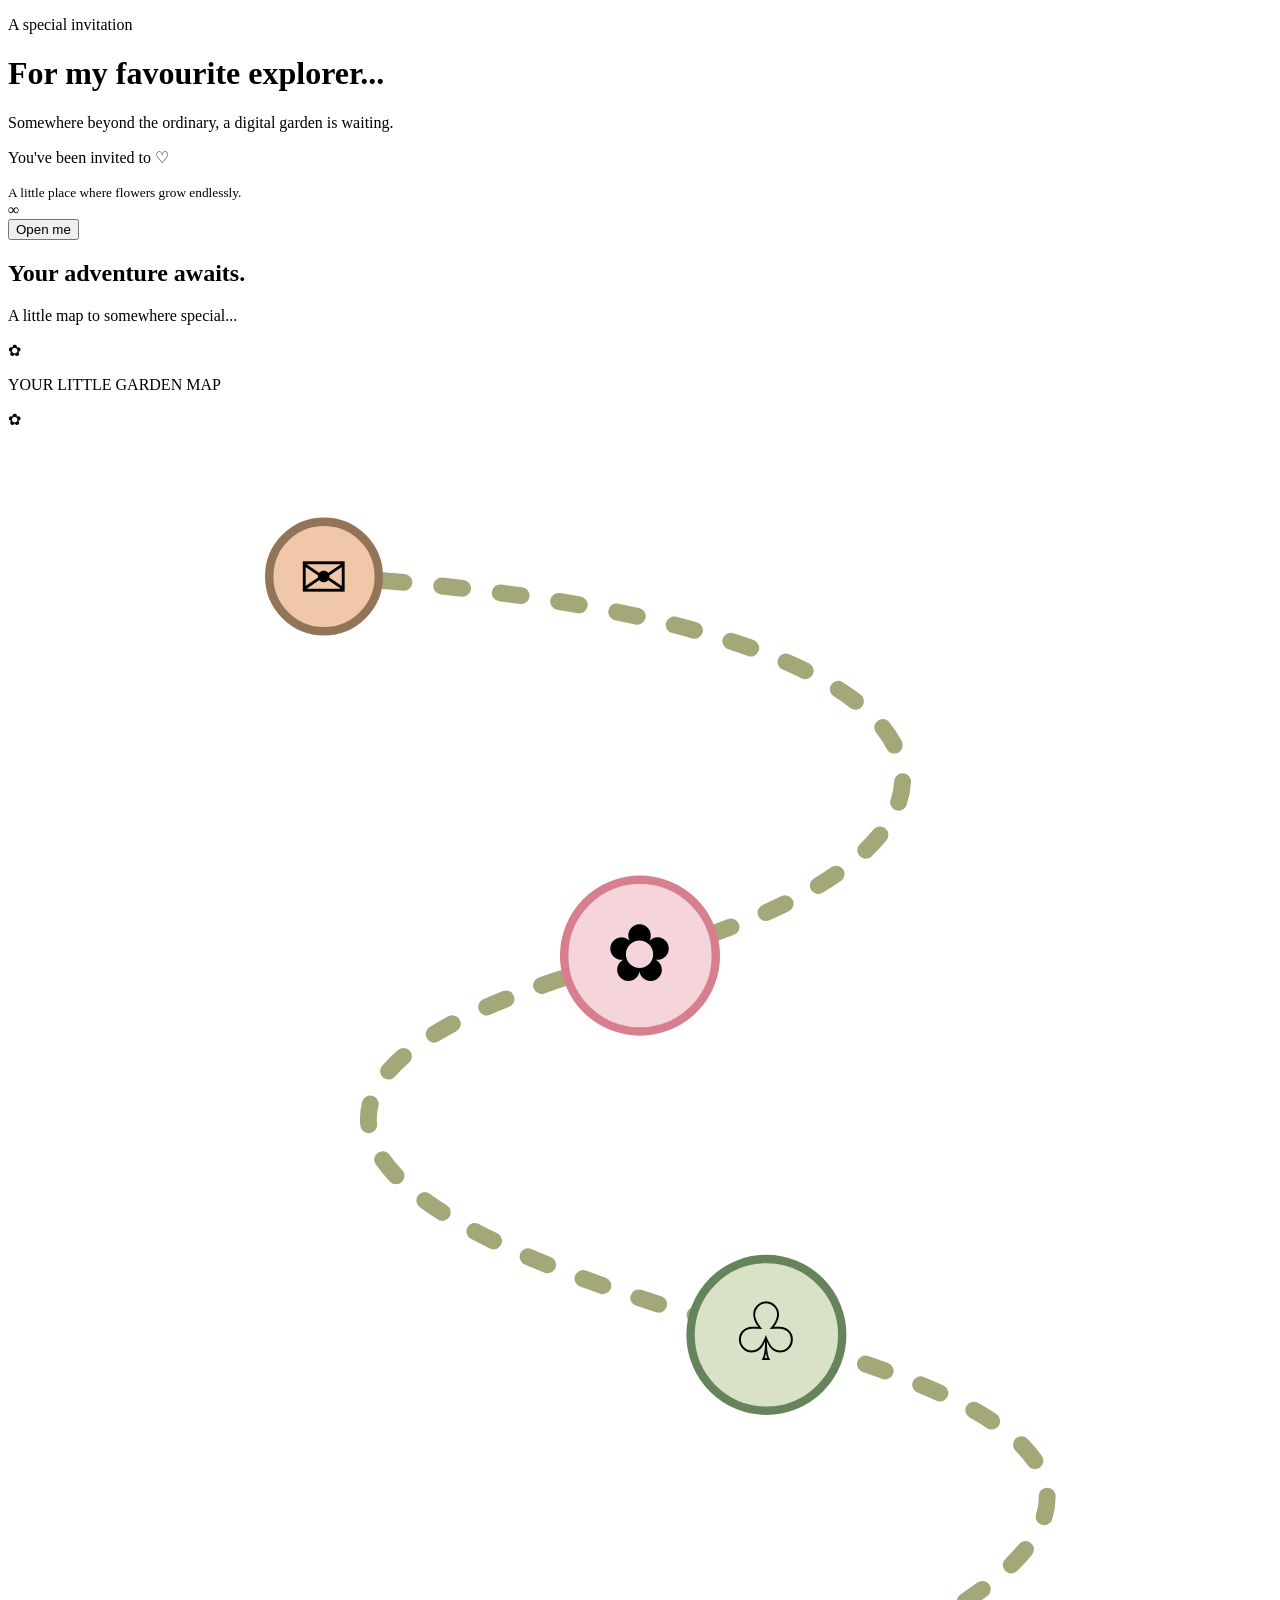
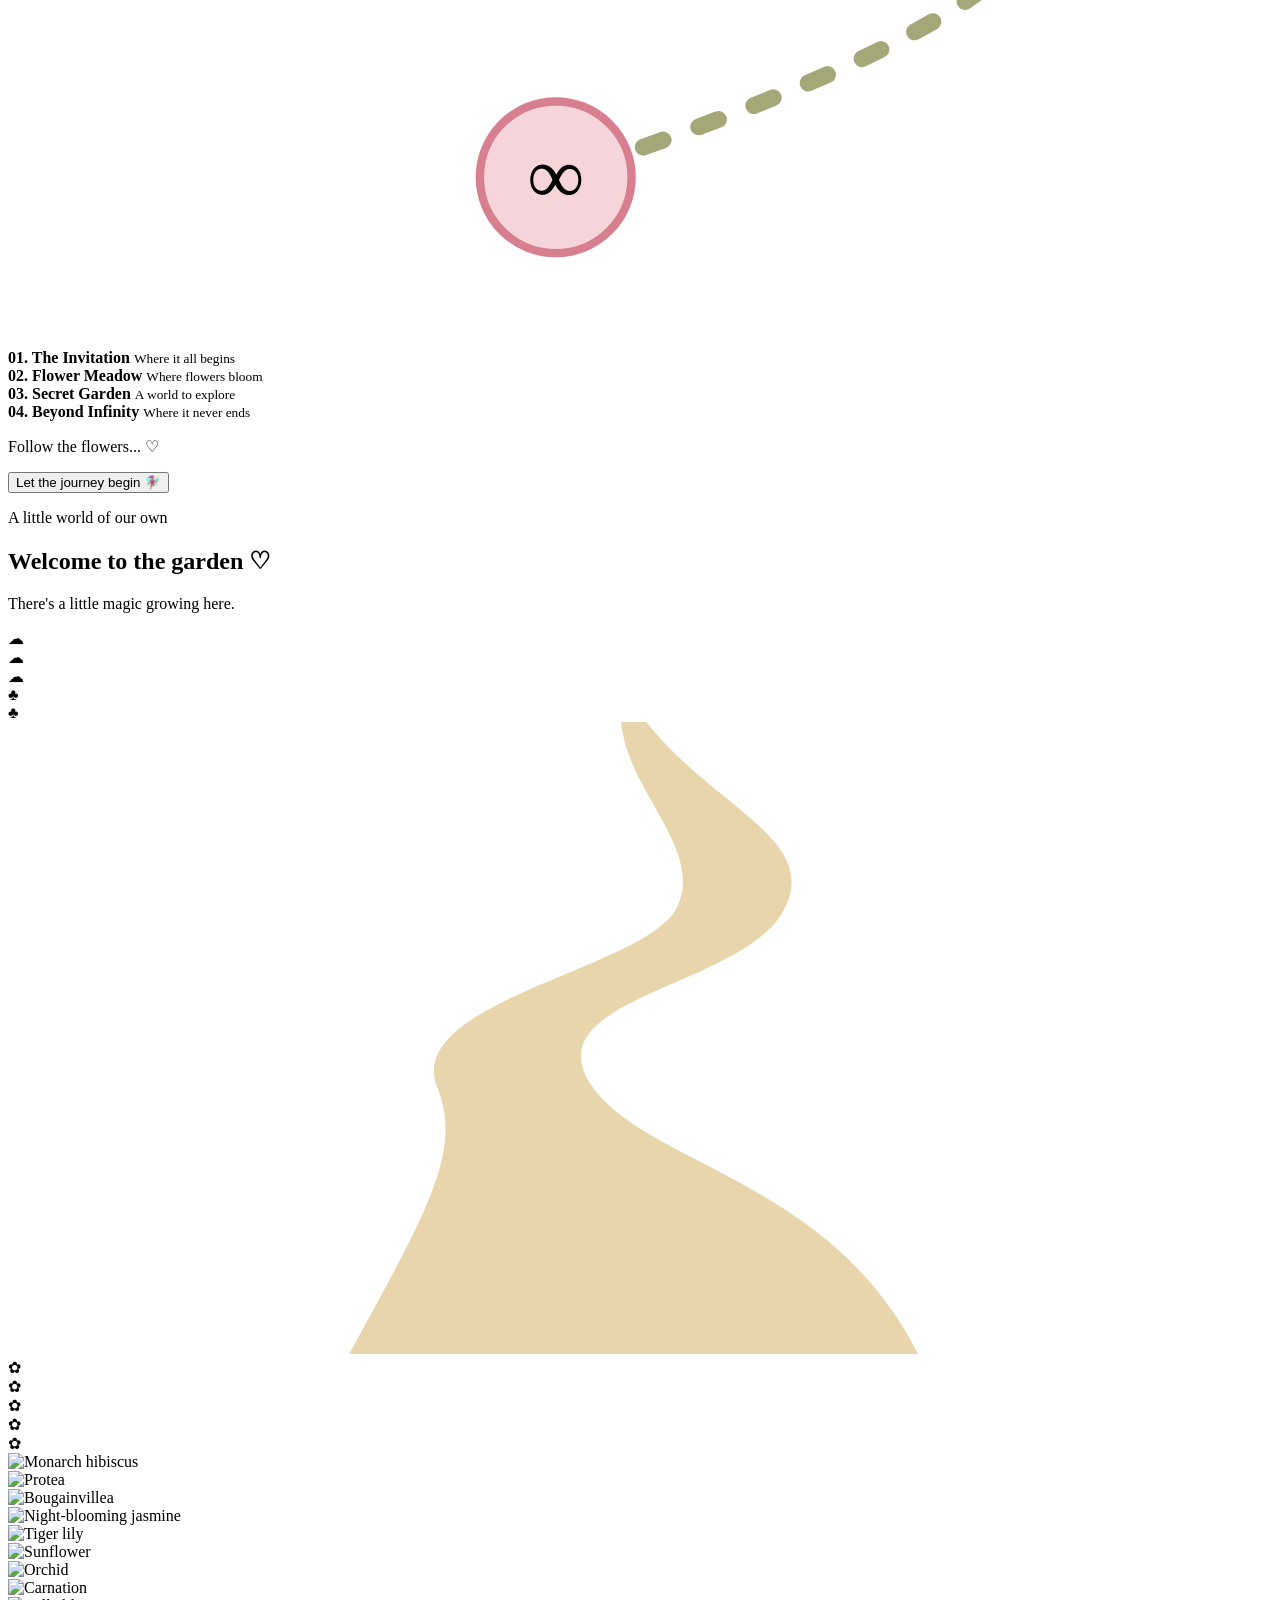
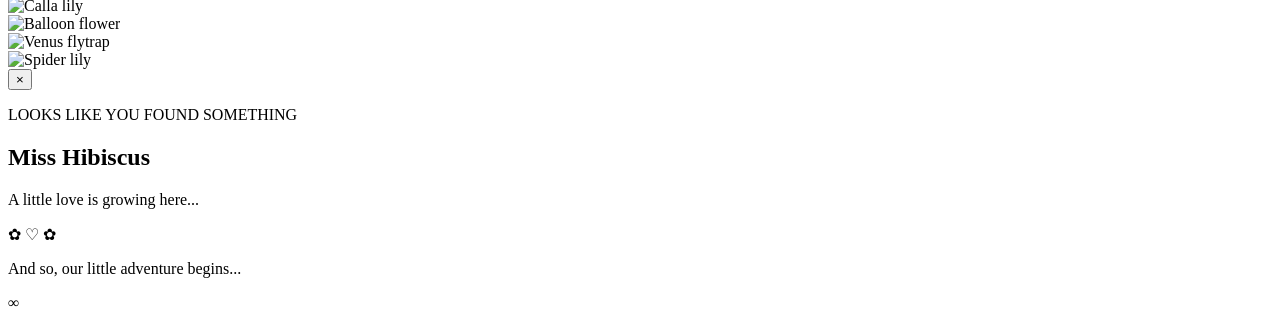
==== index.html @ 360bd47c "Add files via upload" ====
<!DOCTYPE html>
<html lang="en">

<head>
    <meta charset="UTF-8">
    <meta name="viewport" content="width=device-width, initial-scale=1.0">

    <title>Till Infinity And Beyond</title>

    <!-- Connect CSS file -->
    <link rel="stylesheet" href="css/style.css">
</head>

<body>

    <main class="invitation">

        <p class="subtitle">A special invitation</p>

        <h1>For my favourite explorer...</h1>

        <p class="description">
            Somewhere beyond the ordinary,
            a digital garden is waiting.
        </p>

        <!-- ENVELOPE -->

        <div
            class="envelope"
            id="envelope"
            role="button"
            tabindex="0"
            aria-label="Open your invitation"
            aria-expanded="false"
        >

            <div class="letter">
                <p>You've been invited to ♡</p>
                <small>
                    A little place where flowers grow endlessly.
                </small>
            </div>

            <div class="flap"></div>

            <div class="envelope-front"></div>

            <div class="seal">∞</div>

        </div>

        <button id="openButton">
            Open me
        </button>

        <!-- GARDEN MAP -->

        <section class="reveal" id="reveal" aria-hidden="true">

            <h2>Your adventure awaits.</h2>

            <p class="map-intro">
                A little map to somewhere special...
            </p>

            <div class="map">

                <div class="map-heading">
                    <span>✿</span>
                    <p>YOUR LITTLE GARDEN MAP</p>
                    <span>✿</span>
                </div>

                <svg
                    class="map-route"
                    viewBox="0 0 300 360"
                    xmlns="http://www.w3.org/2000/svg"
                    aria-hidden="true"
                >

                    <!-- Winding journey -->
                    <path
                        d="M75 35
                           C240 45, 245 100, 150 125
                           S65 185, 180 215
                           S250 280, 130 320"
                        fill="none"
                        stroke="#A4A879"
                        stroke-width="4"
                        stroke-dasharray="5 9"
                        stroke-linecap="round"
                    />

                    <!-- Starting point -->
                    <circle cx="75" cy="35" r="13"
                        fill="#F0C7A8"
                        stroke="#927458"
                        stroke-width="2"/>

                    <text x="75" y="40"
                        text-anchor="middle"
                        font-size="14">✉</text>

                    <!-- Flower meadow -->
                    <circle cx="150" cy="125" r="18"
                        fill="#F5D5D9"
                        stroke="#D77F8E"
                        stroke-width="2"/>

                    <text x="150" y="131"
                        text-anchor="middle"
                        font-size="19">✿</text>

                    <!-- Secret garden -->
                    <circle cx="180" cy="215" r="18"
                        fill="#D9E1C7"
                        stroke="#66845C"
                        stroke-width="2"/>

                    <text x="180" y="221"
                        text-anchor="middle"
                        font-size="19">♧</text>

                    <!-- Infinity destination -->
                    <circle cx="130" cy="320" r="18"
                        fill="#F5D5D9"
                        stroke="#D77F8E"
                        stroke-width="2"/>

                    <text x="130" y="326"
                        text-anchor="middle"
                        font-size="19">∞</text>

                </svg>

                <!-- Map labels -->

                <div class="map-label start-label">
                    <strong>01. The Invitation</strong>
                    <small>Where it all begins</small>
                </div>

                <div class="map-label flower-label">
                    <strong>02. Flower Meadow</strong>
                    <small>Where flowers bloom</small>
                </div>

                <div class="map-label garden-label">
                    <strong>03. Secret Garden</strong>
                    <small>A world to explore</small>
                </div>

                <div class="map-label infinity-label">
                    <strong>04. Beyond Infinity</strong>
                    <small>Where it never ends</small>
                </div>

            </div>

            <p class="map-footer">
                Follow the flowers... ♡
            </p>
            <button id ="enterGarden">
                Let the journey begin 🧚🏽‍♀️
            </button>

        </section>

<!-- ==================================
     THE GARDEN
================================== -->

<section class="garden" id="garden">


    <div class="landscape">

         <div class="garden-heading">
        <p class="subtitle">A little world of our own</p>
        <h2>Welcome to the garden ♡</h2>
        <p>There's a little magic growing here.</p>
    </div>

    

        <!-- SKY -->

        <div class="sky">

            <div class="sun"></div>

            <div class="cloud cloud-one">
                ☁
            </div>

            <div class="cloud cloud-two">
                ☁
            </div>

            <div class="cloud cloud-three">
                ☁
            </div>

        </div>

        <!-- BACKGROUND HILLS -->

        <div class="hill hill-back"></div>
        <div class="hill hill-middle"></div>
        <div class="hill hill-front"></div>

        <!-- TREES -->

        <div class="tree tree-left">♣</div>
        <div class="tree tree-right">♣</div>

        <!-- GARDEN PATH -->

       <svg class="garden-path"
     viewBox="0 0 1000 500"
     preserveAspectRatio="none"
     aria-hidden="true">

    <path
        d="M 505 0
           C 560 70, 650 95, 610 155
           C 570 210, 420 220, 460 285
           C 500 350, 650 360, 720 500

           L 270 500

           C 330 390, 360 340, 340 290
           C 310 220, 510 195, 530 145
           C 550 100, 490 55, 485 0
           Z"

        fill="#E9D5AC"
    />

      </svg>

        <!-- DECORATIVE FLOWERS -->

        <div class="meadow-flower flower-one">✿</div>
        <div class="meadow-flower flower-two">✿</div>
        <div class="meadow-flower flower-three">✿</div>
        <div class="meadow-flower flower-four">✿</div>
        <div class="meadow-flower flower-five">✿</div>


        <!-- MEADOW GRASS -->

<div class="grass grass-one"></div>
<div class="grass grass-two"></div>
<div class="grass grass-three"></div>
<div class="grass grass-four"></div>
<div class="grass grass-five"></div>
<div class="grass grass-six"></div>

<!-- BOTANICAL FLOWER COLLECTION -->

<div class="hibiscus garden-flower">
    <img src="assets/flowers/hibiscus-new.png" alt="Monarch hibiscus">
</div>

<div class="garden-flower protea">
    <img src="assets/flowers/protea.png" alt="Protea">
</div>

<div class="garden-flower bougainvillea">
    <img src="assets/flowers/bougainvillea.png" alt="Bougainvillea">
</div>

<div class="garden-flower jasmine">
    <img src="assets/flowers/jasmine.png" alt="Night-blooming jasmine">
</div>

<div class="garden-flower tiger-lily">
    <img src="assets/flowers/tiger-lily.png" alt="Tiger lily">
</div>

<div class="garden-flower sunflower">
    <img src="assets/flowers/sunflower.png" alt="Sunflower">
</div>

<div class="garden-flower orchid">
    <img src="assets/flowers/orchid.png" alt="Orchid">
</div>

<div class="garden-flower carnation">
    <img src="assets/flowers/carnation.png" alt="Carnation">
</div>

<div class="garden-flower calla-lily">
    <img src="assets/flowers/calla-lily.png" alt="Calla lily">
</div>

<div class="garden-flower balloon-flower">
    <img src="assets/flowers/balloon-flower.png" alt="Balloon flower">
</div>

<div class="garden-flower venus-flytrap">
    <img src="assets/flowers/venus-flytrap.png" alt="Venus flytrap">
</div>

<div class="garden-flower spider-lily">
    <img src="assets/flowers/spider-lily.png" alt="Spider lily">
</div>

<!-- FLOWER LOVE NOTE -->

<div class="flower-note" id="flowerNote" aria-hidden="true">

    <div class="note-card" role="dialog"
         aria-modal="true"
         aria-labelledby="noteTitle">

        <button class="close-note" id="closeNote"
                aria-label="Close flower note">×</button>

        <p class="note-label">LOOKS LIKE YOU FOUND SOMETHING</p>

        <h2 id="noteTitle">Miss Hibiscus</h2>

        <p id="noteMessage">
            A little love is growing here...
        </p>

        <span class="note-decoration">✿ ♡ ✿</span>

    </div>

</div>
    <div class="garden-footer">
        <p>And so, our little adventure begins...</p>
        <span>∞</span>
    </div>

</div>

</section>


    </main>

    <!-- Connect our JavaScript file -->
    <script src="js/script.js" defer></script>

</body>
</html>
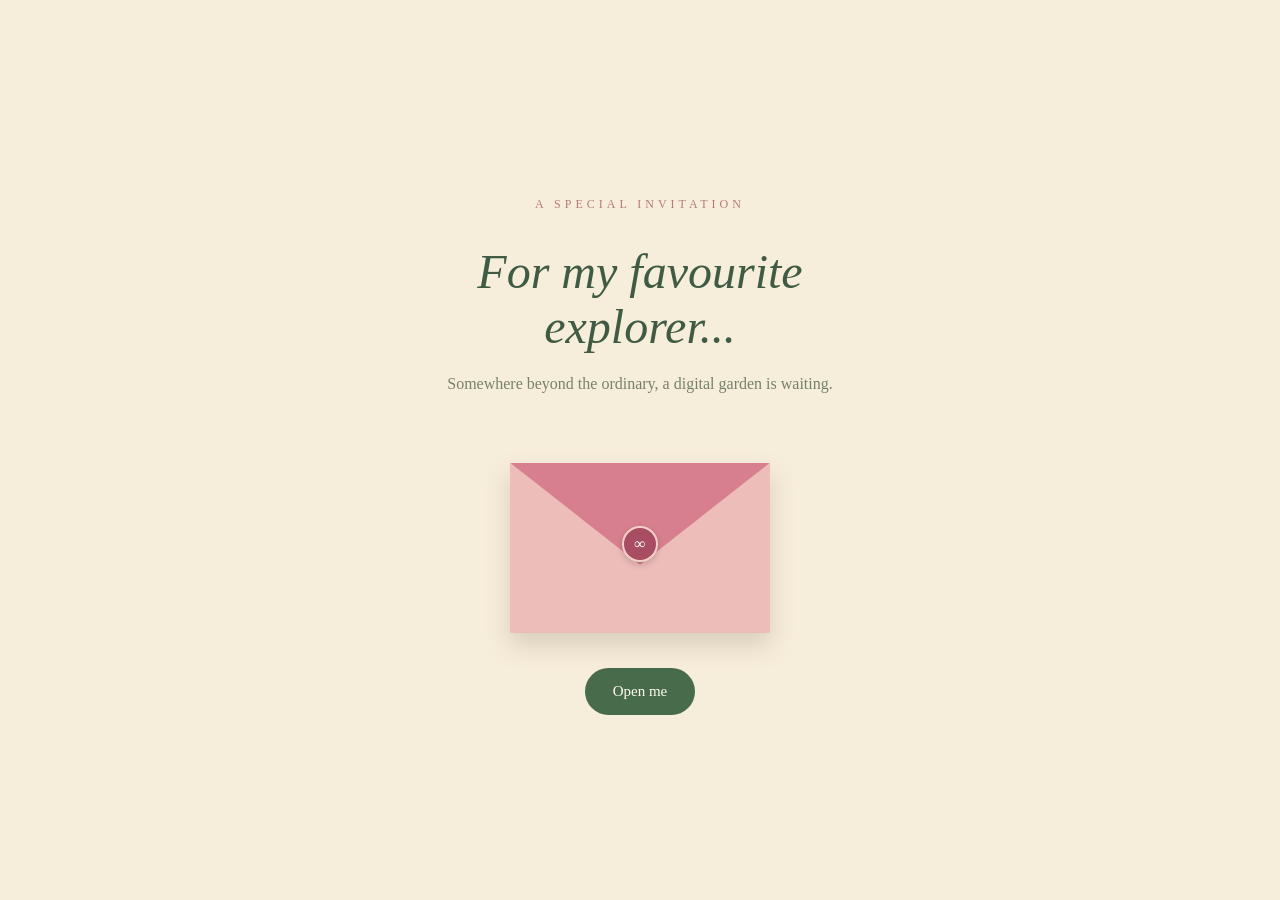
==== commit 768f1601: "Update index.html" ====
--- a/index.html
+++ b/index.html
@@ -9,7 +9,7 @@
     <title>Till Infinity And Beyond</title>
 
     <!-- Connect CSS file -->
-    <link rel="stylesheet" href="css/style.css">
+    <link rel="stylesheet" href="style.css">
 </head>
 
 <body>
--- a/style.css
+++ b/style.css
@@ -0,0 +1,1009 @@
+/* ==================================
+
+   1. GENERAL PAGE DESIGN
+
+================================== */
+
+* {
+
+    box-sizing: border-box;
+
+}
+
+body {
+
+    margin: 0;
+
+    min-height: 100vh;
+
+    padding: 35px 0;
+
+    background: #f6edda;
+
+    font-family: Georgia, serif;
+
+    color: #405b43;
+
+    display: flex;
+
+    justify-content: center;
+
+    align-items: center;
+
+    text-align: center;
+
+}
+
+.invitation {
+
+    width: min(90%, 500px);
+
+    margin: auto;
+
+    padding: 35px 20px;
+
+}
+
+.subtitle {
+
+    font-size: 12px;
+
+    letter-spacing: 4px;
+
+    text-transform: uppercase;
+
+    color: #b77c78;
+
+}
+
+h1 {
+
+    font-size: clamp(32px, 8vw, 48px);
+
+    font-weight: normal;
+
+    font-style: italic;
+
+    margin-bottom: 12px;
+
+}
+
+.description {
+
+    color: #77816a;
+
+    line-height: 1.7;
+
+}
+
+/* ==================================
+
+   2. ENVELOPE
+
+================================== */
+
+.envelope {
+
+    position: relative;
+
+    width: 260px;
+
+    height: 170px;
+
+    margin: 65px auto 35px;
+
+    background: #e8a8ae;
+
+    border-radius: 5px;
+
+    cursor: pointer;
+
+    perspective: 800px;
+
+/* New shadow */
+
+    filter: drop-shadow(0 12px 12px rgba(91, 59, 48, 0.18));
+
+    transition: transform 0.3s ease;
+
+}
+
+/* Small hover effect */
+
+.envelope:hover {
+
+    transform: translateY(-5px);
+
+}
+
+/* Letter inside */
+
+.letter {
+
+    position: absolute;
+
+    width: 85%;
+
+    height: 130px;
+
+    left: 7.5%;
+
+    top: 10px;
+
+    padding: 15px;
+
+    background: #fffaf0;
+
+    box-shadow: 0 3px 8px rgba(0, 0, 0, 0.08);
+
+    transition: transform 1.5s ease;
+
+    z-index: 1;
+
+}
+
+.letter p {
+
+    font-style: italic;
+
+    font-size: 17px;
+
+}
+
+/* Envelope flap */
+
+.flap {
+
+    position: absolute;
+
+    inset: 0;
+
+    background: #d77f8e;
+
+    clip-path: polygon(
+
+        0 0,
+
+        100% 0,
+
+        50% 60%
+
+    );
+
+    transform-origin: top;
+
+    transition: transform 1.5s ease;
+
+    z-index: 3;
+
+}
+
+/* Envelope front */
+
+.envelope-front {
+
+    position: absolute;
+
+    inset: 0;
+
+    background: #edbdba;
+
+    clip-path: polygon(
+
+        0 0,
+
+        50% 58%,
+
+        100% 0,
+
+        100% 100%,
+
+        0 100%
+
+    );
+
+    z-index: 2;
+
+}
+
+/* Wax seal */
+
+.seal {
+
+    position: absolute;
+
+    z-index: 4;
+
+    left: 50%;
+
+    top: 48%;
+
+    transform: translate(-50%, -50%);
+
+    width: 36px;
+
+    height: 36px;
+
+    background: #a94d63;
+
+    border: 2px solid #f4d0cb;
+
+    border-radius: 50%;
+
+    color: white;
+
+    display: grid;
+
+    place-items: center;
+
+    box-shadow: 0 3px 6px rgba(0, 0, 0, 0.16);
+
+    transition: opacity 0.4s;
+
+}
+
+/* ==================================
+
+   3. OPENING ANIMATION
+
+================================== */
+
+.envelope.open .flap {
+
+    transform: rotateX(180deg);
+
+}
+
+.envelope.open .letter {
+
+    transform: translateY(-100px);
+
+    z-index: 4;
+
+}
+
+.envelope.open .seal {
+
+    opacity: 0;
+
+}
+
+.envelope.open {
+
+    cursor: default;
+
+}
+
+/* ==================================
+
+   4. BUTTON
+
+================================== */
+
+button {
+
+    border: none;
+
+    background: #486b4c;
+
+    color: #fffaf0;
+
+    padding: 15px 28px;
+
+    border-radius: 30px;
+
+    font-family: inherit;
+
+    font-size: 15px;
+
+    cursor: pointer;
+
+    transition: transform 0.2s, background 0.2s;
+
+}
+
+button:hover {
+
+    background: #35563c;
+
+    transform: translateY(-3px);
+
+}
+
+button:disabled {
+
+    opacity: 0.7;
+
+    cursor: default;
+
+}
+
+/* ==================================
+
+   5. MAP REVEAL
+
+================================== */
+
+.reveal {
+
+    opacity: 0;
+
+    max-height: 0;
+
+    overflow: hidden;
+
+    transition:
+
+        opacity 1s ease,
+
+        max-height 1s ease;
+
+}
+
+.reveal.visible {
+
+    opacity: 1;
+
+    max-height: 650px;
+
+}
+
+.map-intro {
+
+    color: #77816a;
+
+    font-size: 14px;
+
+}
+
+.map {
+
+    position: relative;
+
+    width: 100%;
+
+    max-width: 340px;
+
+    height: 390px;
+
+    margin: 25px auto;
+
+    background: #eee3c8;
+
+    border: 2px solid #d2bd94;
+
+    border-radius: 12px;
+
+    box-shadow:
+
+        0 7px 18px rgba(91, 75, 49, 0.12),
+
+        inset 0 0 20px rgba(173, 148, 102, 0.12);
+
+    overflow: hidden;
+
+}
+
+.map-heading {
+
+    display: flex;
+
+    justify-content: center;
+
+    align-items: center;
+
+    gap: 10px;
+
+    color: #886b4c;
+
+    font-size: 10px;
+
+    letter-spacing: 2px;
+
+}
+
+.map-heading span {
+
+    color: #d77f8e;
+
+}
+
+.map-heading p {
+
+    font-weight: bold;
+
+}
+
+.map-route {
+
+    position: absolute;
+
+    width: 90%;
+
+    height: 340px;
+
+    top: 35px;
+
+    left: 5%;
+
+}
+
+/* Individual map labels */
+
+.map-label {
+
+    position: absolute;
+
+    display: flex;
+
+    flex-direction: column;
+
+    gap: 3px;
+
+    color: #5b6347;
+
+    font-size: 10px;
+
+    text-align: left;
+
+}
+
+.map-label strong {
+
+    font-size: 11px;
+
+}
+
+.map-label small {
+
+    font-size: 10px;
+
+    color: #8d856e;
+
+}
+
+.start-label {
+
+    top: 48px;
+
+    left: 58%;
+
+}
+
+.flower-label {
+
+    top: 133px;
+
+    left: 5%;
+
+}
+
+.garden-label {
+
+    top: 195px;
+
+    left:60%;
+
+}
+
+.infinity-label {
+
+    top: 329px;
+
+    left: 5%;
+
+}
+
+.map-footer {
+
+    color: #a16b78;
+
+    font-style: italic;
+
+}
+
+/* ==================================
+
+   7. GARDEN ENVIRONMENT
+
+================================== */
+
+.garden {
+
+    display: none;
+
+    width: 100%;
+
+    margin: 35px auto;
+
+}
+
+.garden-heading {
+
+    margin-bottom: 25px;
+
+}
+
+.garden-heading h2 {
+
+    font-size: 30px;
+
+    font-weight: normal;
+
+    font-style: italic;
+
+}
+
+.garden-heading p {
+
+  color: #77816a;
+
+}
+
+.garden-heading {
+
+    position: relative;
+
+    z-index: 10;
+
+    padding-top: 70px;
+
+}
+
+/* ==================================
+
+   8. LANDSCAPE
+
+================================== */
+
+.landscape {
+
+    position: relative;
+
+    width: 100%;
+
+    min-height: 100vh;
+
+    background-image: url("../assets/garden-background.png");
+
+    background-size: cover;
+
+    background-position: center;
+
+    background-repeat: no-repeat;
+
+    overflow: hidden;
+
+}
+
+/* ==================================
+
+   14. GARDEN FOOTER
+
+================================== */
+
+.garden-footer {
+
+    margin-top: 25px;
+
+    color: #77816a;
+
+    font-style: italic;
+
+}
+
+.garden-footer span {
+
+    font-size: 30px;
+
+    color: #b77c78;
+
+}
+
+/* ==================================
+
+   17. ENTERING THE GARDEN
+
+================================== */
+
+#enterGarden {
+
+    margin-bottom: 20px;
+
+}
+
+/* Hide the invitation and map after entering */
+
+.invitation.entered > :not(.garden) {
+
+    display: none;
+
+}
+
+.invitation.entered .garden {
+
+    display: block;
+
+}
+
+/* FULLSCREEN GARDEN LAYOUT */
+
+.invitation.entered {
+
+    width: 100%;
+
+    max-width: none;
+
+    margin: 0;
+
+    padding: 0;
+
+}
+
+.invitation.entered .garden {
+
+    width: 100%;
+
+    margin: 0;
+
+}
+
+/* FADE TRANSITION */
+
+body {
+
+    transition: opacity 0.7s ease-in-out;
+
+}
+
+body.fade-out {
+
+    opacity: 0;
+
+}
+
+/* ============================
+
+   BOTANICAL FLOWER COLLECTION
+
+============================ */
+
+.garden-flower {
+
+    position: absolute;
+
+    width: 150px;
+
+    height: auto;
+
+    transform: translateX(-50%);
+
+    transform-origin: bottom center;
+
+    z-index: 5;
+
+}
+
+.garden-flower img {
+
+    display: block;
+
+    width: 100%;
+
+    height: auto;
+
+    transform-origin: bottom center;
+
+    animation: flower-sway 5s ease-in-out infinite alternate;
+
+}
+
+/* FLOWER POSITIONS */
+
+/* ==================================
+
+   FLOWER POSITIONS
+
+================================== */
+
+/* BACKGROUND FLOWERS */
+
+.jasmine {
+    left: 34%;
+
+    bottom: 29%;
+
+    width: 85px;
+
+    z-index: 3;
+}
+
+.balloon-flower {
+    left: 3%;
+
+    bottom: 32%;
+
+    width: 95px;
+
+    z-index: 3;
+}
+
+.orchid {
+
+    left: 66%;
+
+    bottom: 30%;
+
+    width: 115px;
+
+    z-index: 3;
+
+}
+
+
+.calla-lily {
+    right: 2%;
+
+    bottom: 29%;
+
+    width: 12%;
+
+    z-index: 4;
+}
+
+/* MIDDLE-GROUND FLOWERS */
+
+.bougainvillea {
+    left: 12%;
+
+    bottom: 28%;
+
+    width: 155px;
+
+    z-index: 5;
+}
+
+.sunflower {
+    right: 14%;
+
+    bottom: 16%;
+
+    width: 14%;
+
+    z-index: 6;
+}
+
+.tiger-lily {
+    left: 81%;
+
+    bottom: 5%;
+
+    width: 15%;
+
+    z-index: 7;
+}
+
+.carnation {
+    left: 40%;
+
+    bottom: 5%;
+
+    width: 11%;
+
+    z-index: 7;
+}
+
+/* FOREGROUND FLOWERS */
+
+.protea {
+
+    left: 9%;
+
+    bottom: -3%;
+
+    width: 240px;
+
+    z-index: 8;
+
+}
+
+.hibiscus {
+
+    left: 32%;
+
+    bottom: 18%;
+
+    width: 200px;
+
+    z-index: 4;
+
+}
+
+.venus-flytrap {
+    right: 10%;
+
+    left: auto;
+
+    bottom: -6%;
+
+    width: 14%;
+    
+    z-index: 8;
+}
+
+.spider-lily {
+
+    left: -2%;
+
+    bottom: 2%;
+
+    width: 10%;
+
+    z-index: 7;
+
+}
+
+/* SUBTLE FLOWER MOVEMENT */
+
+@keyframes flower-sway {
+
+    from {
+
+        transform: rotate(-2deg);
+
+    }
+
+    to {
+
+        transform: rotate(2deg);
+
+    }
+
+}
+
+/* ==================================
+   RESPONSIVE LAYOUT & ACCESSIBILITY
+================================== */
+
+body:has(.invitation.entered) {
+    padding: 0;
+}
+
+.reveal.visible {
+    max-height: 1000px;
+}
+
+@media (max-width: 500px) {
+    .garden-heading h2 {
+        font-size: 26px;
+    }
+
+    .garden-flower {
+        width: min(18vw, 110px);
+    }
+
+    .protea, .hibiscus, .venus-flytrap, .spider-lily {
+        width: min(26vw, 150px);
+    }
+}
+
+@media (prefers-reduced-motion: reduce) {
+    .garden-flower img {
+        animation: none;
+    }
+}
+ /* Hide old scenery replaced by the illustration */
+.sky,
+.hill,
+.tree,
+.garden-path,
+.meadow-flower,
+.grass {
+    display: none;
+}
+
+/* Position the welcome heading */
+.invitation.entered .garden-heading {
+    top: 10%;
+    padding-top: 0;
+}
+/* ==============================
+   FLOWER LOVE NOTES
+============================== */
+
+.flower-note {
+    position: fixed;
+    inset: 0;
+    background: rgba(45, 58, 71, 0.45);
+
+    display: flex;
+    align-items: center;
+    justify-content: center;
+
+    opacity: 0;
+    visibility: hidden;
+    transition: opacity 0.3s ease, visibility 0.3s;
+
+    z-index: 1000;
+    padding: 20px;
+}
+
+.flower-note.visible {
+    opacity: 1;
+    visibility: visible;
+}
+
+.note-card {
+    position: relative;
+    width: min(100%, 390px);
+    padding: 45px 35px;
+
+    background: #FFF7E6;
+    border: 2px solid #B46A72;
+    border-radius: 16px;
+
+    text-align: center;
+    color: #503429;
+
+    box-shadow: 0 15px 50px rgba(45, 58, 71, 0.25);
+
+    transform: translateY(20px) scale(0.95);
+    transition: transform 0.3s ease;
+}
+
+.flower-note.visible .note-card {
+    transform: translateY(0) scale(1);
+}
+
+.note-label {
+    font-size: 11px;
+    letter-spacing: 3px;
+    color: #B46A72;
+    margin-bottom: 20px;
+}
+
+.note-card h2 {
+    font-family: Georgia, serif;
+    font-size: 32px;
+    font-style: italic;
+    font-weight: normal;
+    color: #AE5569;
+    margin-bottom: 20px;
+}
+
+#noteMessage {
+    font-family: Georgia, serif;
+    font-size: 17px;
+    line-height: 1.8;
+    color: #515335;
+}
+
+.note-decoration {
+    display: block;
+    margin-top: 25px;
+    font-size: 20px;
+    color: #D58198;
+}
+
+.close-note {
+    position: absolute;
+    top: 12px;
+    right: 18px;
+
+    border: none;
+    background: transparent;
+    color: #AE5569;
+
+    font-size: 30px;
+    cursor: pointer;
+}
+
+/* Make botanical flowers feel clickable */
+
+.garden-flower {
+    cursor: pointer;
+}
+
+.garden-flower:hover {
+    filter: brightness(1.08) drop-shadow(0 0 8px rgba(255, 247, 230, 0.6));
+}
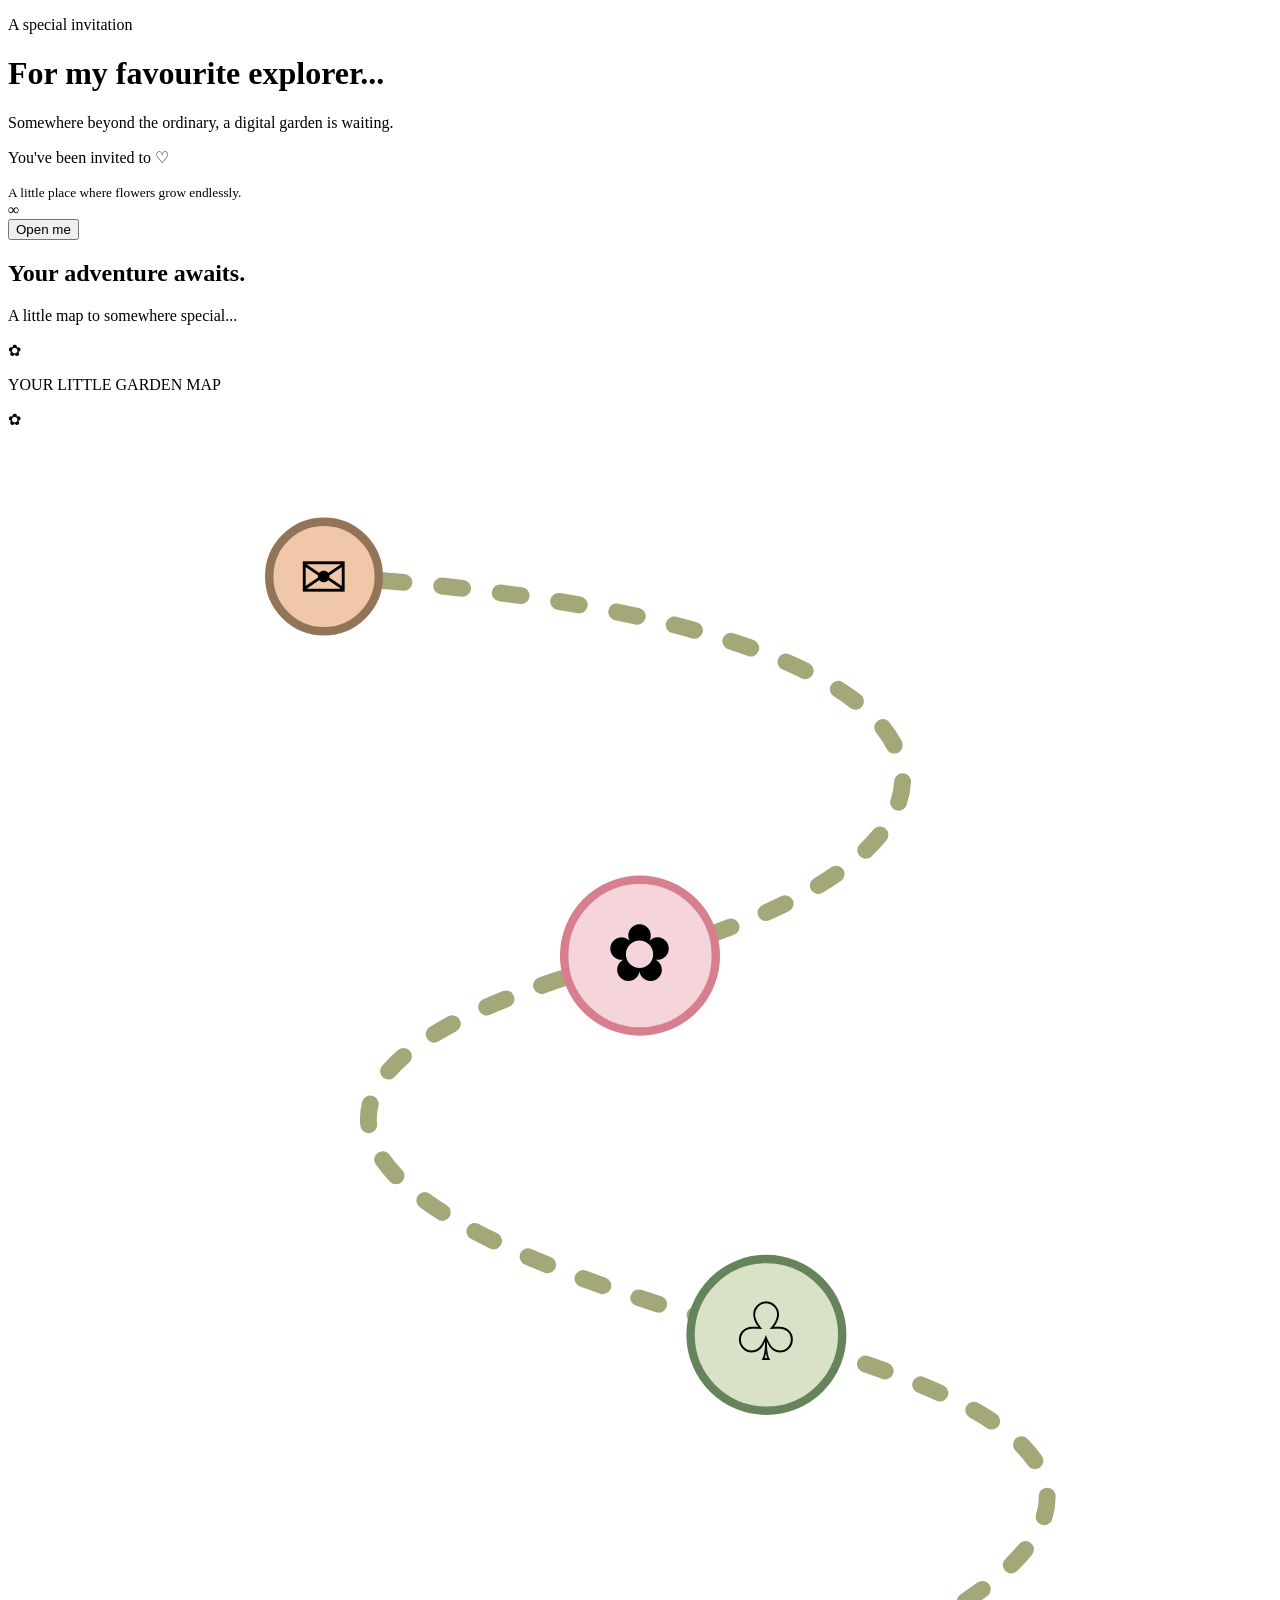
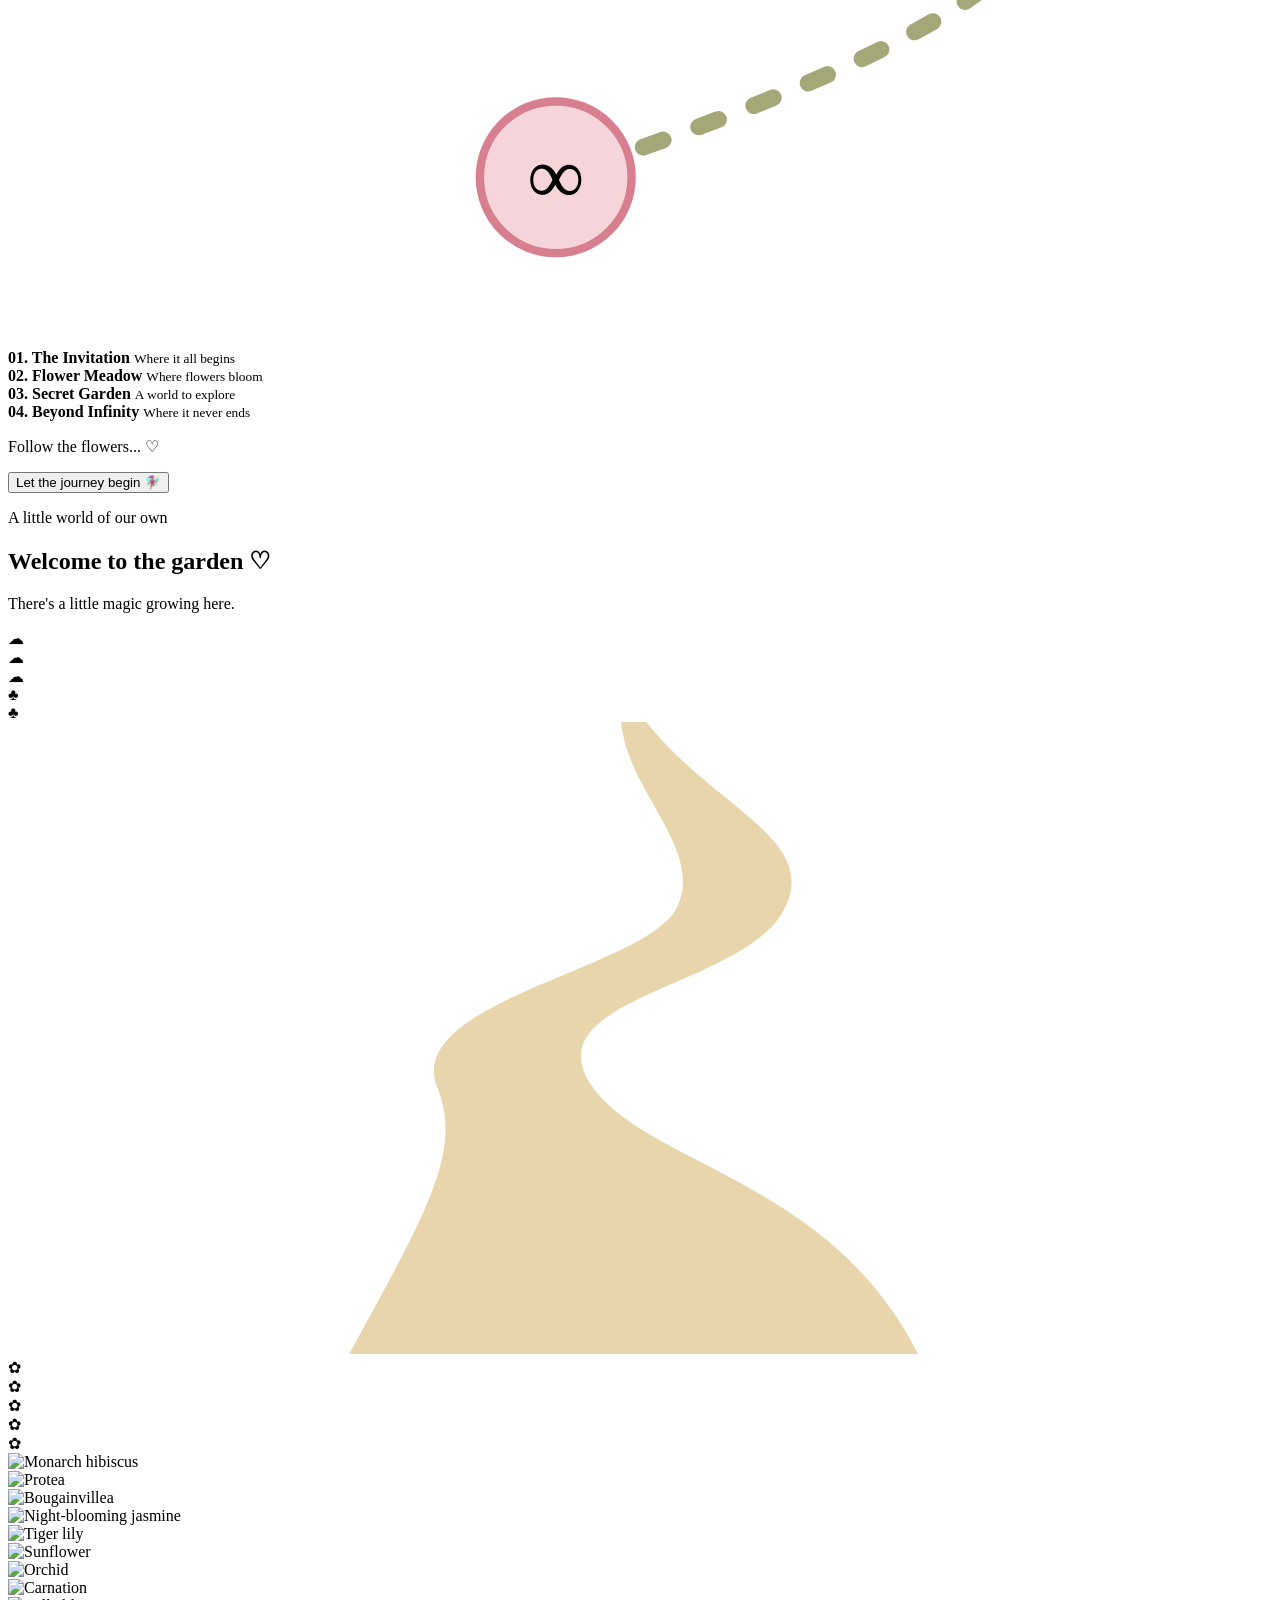
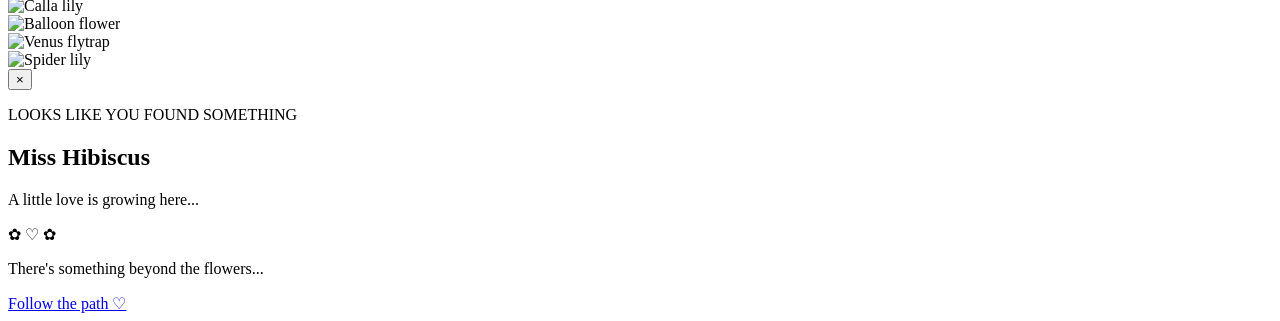
==== commit fa278b0f: "Add files via upload" ====
--- a/index.html
+++ b/index.html
@@ -9,7 +9,7 @@
     <title>Till Infinity And Beyond</title>
 
     <!-- Connect CSS file -->
-    <link rel="stylesheet" href="style.css">
+    <link rel="stylesheet" href="css/style.css">
 </head>
 
 <body>
@@ -334,9 +334,12 @@
 
 </div>
     <div class="garden-footer">
-        <p>And so, our little adventure begins...</p>
-        <span>∞</span>
-    </div>
+    <p>There's something beyond the flowers...</p>
+
+    <a href="woodland.html" class="follow-path">
+        Follow the path ♡
+    </a>
+</div>
 
 </div>
 
@@ -348,5 +351,7 @@
     <!-- Connect our JavaScript file -->
     <script src="js/script.js" defer></script>
 
+    <div class="page-transition" id="pageTransition"></div>
+    
 </body>
 </html>
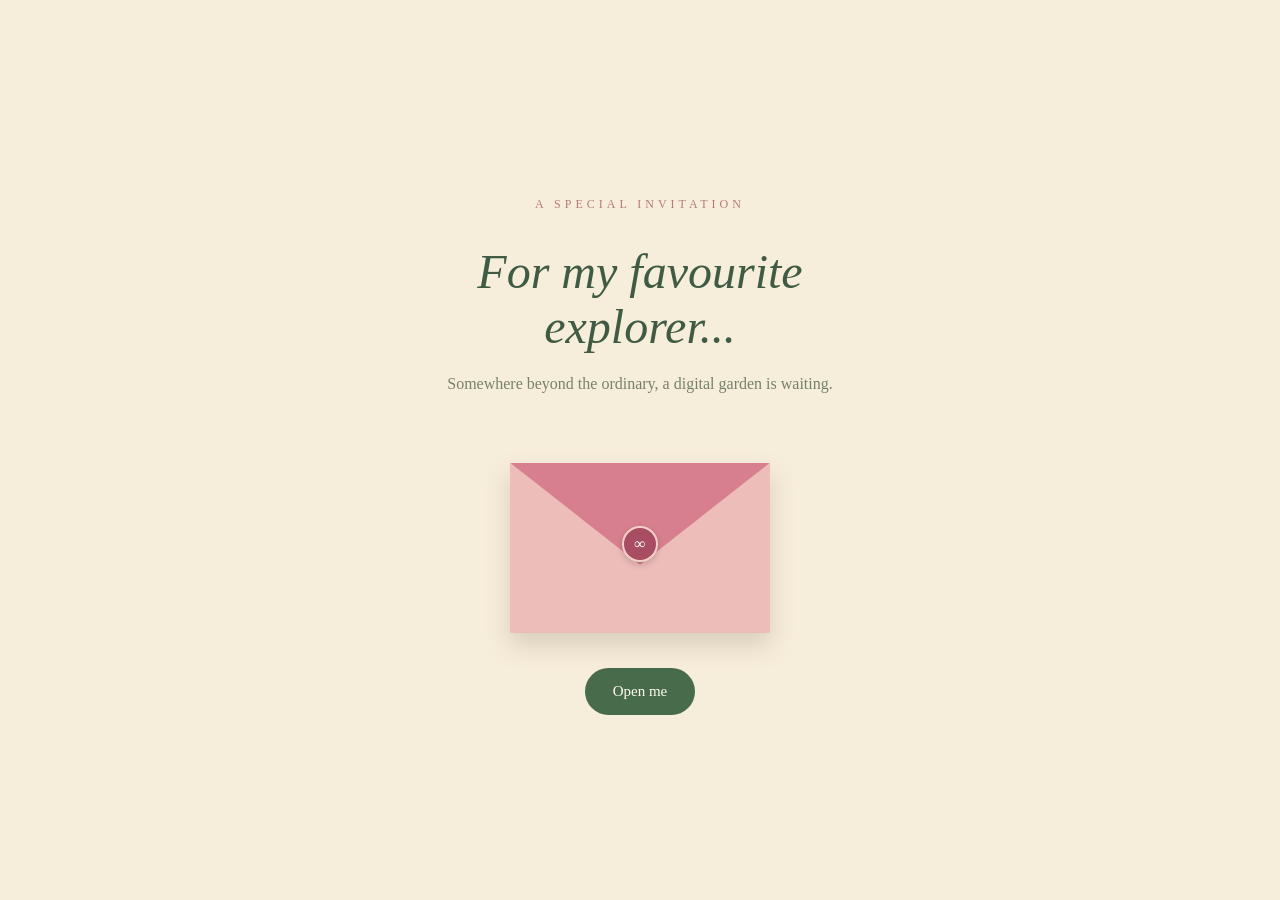
==== commit 0dc28bb1: "Update index.html" ====
--- a/index.html
+++ b/index.html
@@ -262,51 +262,51 @@
 <!-- BOTANICAL FLOWER COLLECTION -->
 
 <div class="hibiscus garden-flower">
-    <img src="assets/flowers/hibiscus-new.png" alt="Monarch hibiscus">
+    <img src="hibiscus-new.png" alt="Monarch hibiscus">
 </div>
 
 <div class="garden-flower protea">
-    <img src="assets/flowers/protea.png" alt="Protea">
+    <img src="protea.png" alt="Protea">
 </div>
 
 <div class="garden-flower bougainvillea">
-    <img src="assets/flowers/bougainvillea.png" alt="Bougainvillea">
+    <img src="bougainvillea.png" alt="Bougainvillea">
 </div>
 
 <div class="garden-flower jasmine">
-    <img src="assets/flowers/jasmine.png" alt="Night-blooming jasmine">
+    <img src="jasmine.png" alt="Night-blooming jasmine">
 </div>
 
 <div class="garden-flower tiger-lily">
-    <img src="assets/flowers/tiger-lily.png" alt="Tiger lily">
+    <img src="tiger-lily.png" alt="Tiger lily">
 </div>
 
 <div class="garden-flower sunflower">
-    <img src="assets/flowers/sunflower.png" alt="Sunflower">
+    <img src="sunflower.png" alt="Sunflower">
 </div>
 
 <div class="garden-flower orchid">
-    <img src="assets/flowers/orchid.png" alt="Orchid">
+    <img src="orchid.png" alt="Orchid">
 </div>
 
 <div class="garden-flower carnation">
-    <img src="assets/flowers/carnation.png" alt="Carnation">
+    <img src="carnation.png" alt="Carnation">
 </div>
 
 <div class="garden-flower calla-lily">
-    <img src="assets/flowers/calla-lily.png" alt="Calla lily">
+    <img src="calla-lily.png" alt="Calla lily">
 </div>
 
 <div class="garden-flower balloon-flower">
-    <img src="assets/flowers/balloon-flower.png" alt="Balloon flower">
+    <img src="balloon-flower.png" alt="Balloon flower">
 </div>
 
 <div class="garden-flower venus-flytrap">
-    <img src="assets/flowers/venus-flytrap.png" alt="Venus flytrap">
+    <img src="venus-flytrap.png" alt="Venus flytrap">
 </div>
 
 <div class="garden-flower spider-lily">
-    <img src="assets/flowers/spider-lily.png" alt="Spider lily">
+    <img src="spider-lily.png" alt="Spider lily">
 </div>
 
 <!-- FLOWER LOVE NOTE -->
--- a/css/style.css
+++ b/css/style.css
@@ -0,0 +1,1067 @@
+/* ==================================
+
+   1. GENERAL PAGE DESIGN
+
+================================== */
+
+* {
+
+    box-sizing: border-box;
+
+}
+
+body {
+
+    margin: 0;
+
+    min-height: 100vh;
+
+    padding: 35px 0;
+
+    background: #f6edda;
+
+    font-family: Georgia, serif;
+
+    color: #405b43;
+
+    display: flex;
+
+    justify-content: center;
+
+    align-items: center;
+
+    text-align: center;
+
+}
+
+.invitation {
+
+    width: min(90%, 500px);
+
+    margin: auto;
+
+    padding: 35px 20px;
+
+}
+
+.subtitle {
+
+    font-size: 12px;
+
+    letter-spacing: 4px;
+
+    text-transform: uppercase;
+
+    color: #b77c78;
+
+}
+
+h1 {
+
+    font-size: clamp(32px, 8vw, 48px);
+
+    font-weight: normal;
+
+    font-style: italic;
+
+    margin-bottom: 12px;
+
+}
+
+.description {
+
+    color: #77816a;
+
+    line-height: 1.7;
+
+}
+
+/* ==================================
+
+   2. ENVELOPE
+
+================================== */
+
+.envelope {
+
+    position: relative;
+
+    width: 260px;
+
+    height: 170px;
+
+    margin: 65px auto 35px;
+
+    background: #e8a8ae;
+
+    border-radius: 5px;
+
+    cursor: pointer;
+
+    perspective: 800px;
+
+/* New shadow */
+
+    filter: drop-shadow(0 12px 12px rgba(91, 59, 48, 0.18));
+
+    transition: transform 0.3s ease;
+
+}
+
+/* Small hover effect */
+
+.envelope:hover {
+
+    transform: translateY(-5px);
+
+}
+
+/* Letter inside */
+
+.letter {
+
+    position: absolute;
+
+    width: 85%;
+
+    height: 130px;
+
+    left: 7.5%;
+
+    top: 10px;
+
+    padding: 15px;
+
+    background: #fffaf0;
+
+    box-shadow: 0 3px 8px rgba(0, 0, 0, 0.08);
+
+    transition: transform 1.5s ease;
+
+    z-index: 1;
+
+}
+
+.letter p {
+
+    font-style: italic;
+
+    font-size: 17px;
+
+}
+
+/* Envelope flap */
+
+.flap {
+
+    position: absolute;
+
+    inset: 0;
+
+    background: #d77f8e;
+
+    clip-path: polygon(
+
+        0 0,
+
+        100% 0,
+
+        50% 60%
+
+    );
+
+    transform-origin: top;
+
+    transition: transform 1.5s ease;
+
+    z-index: 3;
+
+}
+
+/* Envelope front */
+
+.envelope-front {
+
+    position: absolute;
+
+    inset: 0;
+
+    background: #edbdba;
+
+    clip-path: polygon(
+
+        0 0,
+
+        50% 58%,
+
+        100% 0,
+
+        100% 100%,
+
+        0 100%
+
+    );
+
+    z-index: 2;
+
+}
+
+/* Wax seal */
+
+.seal {
+
+    position: absolute;
+
+    z-index: 4;
+
+    left: 50%;
+
+    top: 48%;
+
+    transform: translate(-50%, -50%);
+
+    width: 36px;
+
+    height: 36px;
+
+    background: #a94d63;
+
+    border: 2px solid #f4d0cb;
+
+    border-radius: 50%;
+
+    color: white;
+
+    display: grid;
+
+    place-items: center;
+
+    box-shadow: 0 3px 6px rgba(0, 0, 0, 0.16);
+
+    transition: opacity 0.4s;
+
+}
+
+/* ==================================
+
+   3. OPENING ANIMATION
+
+================================== */
+
+.envelope.open .flap {
+
+    transform: rotateX(180deg);
+
+}
+
+.envelope.open .letter {
+
+    transform: translateY(-100px);
+
+    z-index: 4;
+
+}
+
+.envelope.open .seal {
+
+    opacity: 0;
+
+}
+
+.envelope.open {
+
+    cursor: default;
+
+}
+
+/* ==================================
+
+   4. BUTTON
+
+================================== */
+
+button {
+
+    border: none;
+
+    background: #486b4c;
+
+    color: #fffaf0;
+
+    padding: 15px 28px;
+
+    border-radius: 30px;
+
+    font-family: inherit;
+
+    font-size: 15px;
+
+    cursor: pointer;
+
+    transition: transform 0.2s, background 0.2s;
+
+}
+
+button:hover {
+
+    background: #35563c;
+
+    transform: translateY(-3px);
+
+}
+
+button:disabled {
+
+    opacity: 0.7;
+
+    cursor: default;
+
+}
+
+/* ==================================
+
+   5. MAP REVEAL
+
+================================== */
+
+.reveal {
+
+    opacity: 0;
+
+    max-height: 0;
+
+    overflow: hidden;
+
+    transition:
+
+        opacity 1s ease,
+
+        max-height 1s ease;
+
+}
+
+.reveal.visible {
+
+    opacity: 1;
+
+    max-height: 650px;
+
+}
+
+.map-intro {
+
+    color: #77816a;
+
+    font-size: 14px;
+
+}
+
+.map {
+
+    position: relative;
+
+    width: 100%;
+
+    max-width: 340px;
+
+    height: 390px;
+
+    margin: 25px auto;
+
+    background: #eee3c8;
+
+    border: 2px solid #d2bd94;
+
+    border-radius: 12px;
+
+    box-shadow:
+
+        0 7px 18px rgba(91, 75, 49, 0.12),
+
+        inset 0 0 20px rgba(173, 148, 102, 0.12);
+
+    overflow: hidden;
+
+}
+
+.map-heading {
+
+    display: flex;
+
+    justify-content: center;
+
+    align-items: center;
+
+    gap: 10px;
+
+    color: #886b4c;
+
+    font-size: 10px;
+
+    letter-spacing: 2px;
+
+}
+
+.map-heading span {
+
+    color: #d77f8e;
+
+}
+
+.map-heading p {
+
+    font-weight: bold;
+
+}
+
+.map-route {
+
+    position: absolute;
+
+    width: 90%;
+
+    height: 340px;
+
+    top: 35px;
+
+    left: 5%;
+
+}
+
+/* Individual map labels */
+
+.map-label {
+
+    position: absolute;
+
+    display: flex;
+
+    flex-direction: column;
+
+    gap: 3px;
+
+    color: #5b6347;
+
+    font-size: 10px;
+
+    text-align: left;
+
+}
+
+.map-label strong {
+
+    font-size: 11px;
+
+}
+
+.map-label small {
+
+    font-size: 10px;
+
+    color: #8d856e;
+
+}
+
+.start-label {
+
+    top: 48px;
+
+    left: 58%;
+
+}
+
+.flower-label {
+
+    top: 133px;
+
+    left: 5%;
+
+}
+
+.garden-label {
+
+    top: 195px;
+
+    left:60%;
+
+}
+
+.infinity-label {
+
+    top: 329px;
+
+    left: 5%;
+
+}
+
+.map-footer {
+
+    color: #a16b78;
+
+    font-style: italic;
+
+}
+
+/* ==================================
+
+   7. GARDEN ENVIRONMENT
+
+================================== */
+
+.garden {
+
+    display: none;
+
+    width: 100%;
+
+    margin: 35px auto;
+
+}
+
+.garden-heading {
+
+    margin-bottom: 25px;
+
+}
+
+.garden-heading h2 {
+
+    font-size: 30px;
+
+    font-weight: normal;
+
+    font-style: italic;
+
+}
+
+.garden-heading p {
+
+  color: #77816a;
+
+}
+
+.garden-heading {
+
+    position: relative;
+
+    z-index: 10;
+
+    padding-top: 70px;
+
+}
+
+/* ==================================
+
+   8. LANDSCAPE
+
+================================== */
+
+.landscape {
+
+    position: relative;
+
+    width: 100%;
+
+    min-height: 100vh;
+
+    background-image: url("../assets/garden-background.png");
+
+    background-size: cover;
+
+    background-position: center;
+
+    background-repeat: no-repeat;
+
+    overflow: hidden;
+
+}
+
+/* ==================================
+
+   14. GARDEN FOOTER
+
+================================== */
+
+.garden-footer {
+    position: absolute;
+
+    bottom: 6%;
+
+    left: 50%;
+
+    transform: translateX(-50%);
+
+    z-index: 20;
+
+    width: max-content;
+
+    max-width: 90%;
+
+    text-align: center;
+
+    color: #fff7e6;
+
+    font-style: italic;
+
+    text-shadow: 0 2px 8px rgba(0, 0, 0, 0.6);
+}
+
+/* ==================================
+
+   17. ENTERING THE GARDEN
+
+================================== */
+
+#enterGarden {
+
+    margin-bottom: 20px;
+
+}
+
+/* Hide the invitation and map after entering */
+
+.invitation.entered > :not(.garden) {
+    display: none;
+}
+
+
+.invitation.entered .garden {
+
+    display: block;
+
+}
+
+/* FULLSCREEN GARDEN LAYOUT */
+
+.invitation.entered {
+
+    width: 100%;
+
+    max-width: none;
+
+    margin: 0;
+
+    padding: 0;
+
+}
+
+.invitation.entered .garden {
+
+    width: 100%;
+
+    margin: 0;
+
+}
+
+/* FADE TRANSITION */
+
+body {
+
+    transition: opacity 0.7s ease-in-out;
+
+}
+
+body.fade-out {
+
+    opacity: 0;
+
+}
+
+/* ============================
+
+   BOTANICAL FLOWER COLLECTION
+
+============================ */
+
+.garden-flower {
+
+    position: absolute;
+
+    width: 150px;
+
+    height: auto;
+
+    transform: translateX(-50%);
+
+    transform-origin: bottom center;
+
+    z-index: 5;
+
+}
+
+.garden-flower img {
+
+    display: block;
+
+    width: 100%;
+
+    height: auto;
+
+    transform-origin: bottom center;
+
+    animation: flower-sway 5s ease-in-out infinite alternate;
+
+}
+
+/* FLOWER POSITIONS */
+
+/* ==================================
+
+   FLOWER POSITIONS
+
+================================== */
+
+/* BACKGROUND FLOWERS */
+
+.jasmine {
+    left: 34%;
+
+    bottom: 29%;
+
+    width: 85px;
+
+    z-index: 3;
+}
+
+.balloon-flower {
+    left: 3%;
+
+    bottom: 32%;
+
+    width: 95px;
+
+    z-index: 3;
+}
+
+.orchid {
+
+    left: 66%;
+
+    bottom: 30%;
+
+    width: 115px;
+
+    z-index: 3;
+
+}
+
+
+.calla-lily {
+    right: 2%;
+
+    bottom: 29%;
+
+    width: 12%;
+
+    z-index: 4;
+}
+
+/* MIDDLE-GROUND FLOWERS */
+
+.bougainvillea {
+    left: 12%;
+
+    bottom: 28%;
+
+    width: 155px;
+
+    z-index: 5;
+}
+
+.sunflower {
+    right: 14%;
+
+    bottom: 16%;
+
+    width: 14%;
+
+    z-index: 6;
+}
+
+.tiger-lily {
+    left: 81%;
+
+    bottom: 5%;
+
+    width: 15%;
+
+    z-index: 7;
+}
+
+.carnation {
+    left: 40%;
+
+    bottom: 5%;
+
+    width: 11%;
+
+    z-index: 7;
+}
+
+/* FOREGROUND FLOWERS */
+
+.protea {
+
+    left: 9%;
+
+    bottom: -3%;
+
+    width: 240px;
+
+    z-index: 8;
+
+}
+
+.hibiscus {
+
+    left: 32%;
+
+    bottom: 18%;
+
+    width: 200px;
+
+    z-index: 4;
+
+}
+
+.venus-flytrap {
+    right: 10%;
+
+    left: auto;
+
+    bottom: -6%;
+
+    width: 14%;
+    
+    z-index: 8;
+}
+
+.spider-lily {
+
+    left: -2%;
+
+    bottom: 2%;
+
+    width: 10%;
+
+    z-index: 7;
+
+}
+
+/* SUBTLE FLOWER MOVEMENT */
+
+@keyframes flower-sway {
+
+    from {
+
+        transform: rotate(-2deg);
+
+    }
+
+    to {
+
+        transform: rotate(2deg);
+
+    }
+
+}
+
+/* ==================================
+   RESPONSIVE LAYOUT & ACCESSIBILITY
+================================== */
+
+body:has(.invitation.entered) {
+    padding: 0;
+}
+
+.reveal.visible {
+    max-height: 1000px;
+}
+
+@media (max-width: 500px) {
+    .garden-heading h2 {
+        font-size: 26px;
+    }
+
+    .garden-flower {
+        width: min(18vw, 110px);
+    }
+
+    .protea, .hibiscus, .venus-flytrap, .spider-lily {
+        width: min(26vw, 150px);
+    }
+}
+
+@media (prefers-reduced-motion: reduce) {
+    .garden-flower img {
+        animation: none;
+    }
+}
+ /* Hide old scenery replaced by the illustration */
+.sky,
+.hill,
+.tree,
+.garden-path,
+.meadow-flower,
+.grass {
+    display: none;
+}
+
+/* Position the welcome heading */
+.invitation.entered .garden-heading {
+    top: 10%;
+    padding-top: 0;
+}
+/* ==============================
+   FLOWER LOVE NOTES
+============================== */
+
+.flower-note {
+    position: fixed;
+    inset: 0;
+    background: rgba(45, 58, 71, 0.45);
+
+    display: flex;
+    align-items: center;
+    justify-content: center;
+
+    opacity: 0;
+    visibility: hidden;
+    transition: opacity 0.3s ease, visibility 0.3s;
+
+    z-index: 1000;
+    padding: 20px;
+}
+
+.flower-note.visible {
+    opacity: 1;
+    visibility: visible;
+}
+
+.note-card {
+    position: relative;
+    width: min(100%, 390px);
+    padding: 45px 35px;
+
+    background: #FFF7E6;
+    border: 2px solid #B46A72;
+    border-radius: 16px;
+
+    text-align: center;
+    color: #503429;
+
+    box-shadow: 0 15px 50px rgba(45, 58, 71, 0.25);
+
+    transform: translateY(20px) scale(0.95);
+    transition: transform 0.3s ease;
+}
+
+.flower-note.visible .note-card {
+    transform: translateY(0) scale(1);
+}
+
+.note-label {
+    font-size: 11px;
+    letter-spacing: 3px;
+    color: #B46A72;
+    margin-bottom: 20px;
+}
+
+.note-card h2 {
+    font-family: Georgia, serif;
+    font-size: 32px;
+    font-style: italic;
+    font-weight: normal;
+    color: #AE5569;
+    margin-bottom: 20px;
+}
+
+#noteMessage {
+    font-family: Georgia, serif;
+    font-size: 17px;
+    line-height: 1.8;
+    color: #515335;
+}
+
+.note-decoration {
+    display: block;
+    margin-top: 25px;
+    font-size: 20px;
+    color: #D58198;
+}
+
+.close-note {
+    position: absolute;
+    top: 12px;
+    right: 18px;
+
+    border: none;
+    background: transparent;
+    color: #AE5569;
+
+    font-size: 30px;
+    cursor: pointer;
+}
+
+/* Make botanical flowers feel clickable */
+
+.garden-flower {
+    cursor: pointer;
+}
+
+.garden-flower:hover {
+    filter: brightness(1.08) drop-shadow(0 0 8px rgba(255, 247, 230, 0.6));
+}
+/* Link to the Woodland Journey */
+.follow-path {
+    display: inline-block;
+
+    margin-top: 10px;
+
+    padding: 12px 24px;
+
+    background: rgba(52, 80, 54, 0.88);
+
+    border: 1px solid #e9d8a6;
+
+    border-radius: 30px;
+
+    color: #fff7e6;
+
+    font-family: Georgia, serif;
+
+    font-size: 14px;
+
+    font-style: italic;
+
+    text-decoration: none;
+
+    box-shadow: 0 4px 15px rgba(0, 0, 0, 0.2);
+
+    transition: transform 0.3s ease, background 0.3s ease;
+}
+
+.follow-path:hover {
+    background: #486b4c;
+    transform: translateY(-3px);
+}
+
+/* Storybook page transition */
+
+.page-transition {
+    position: fixed;
+    inset: 0;
+    background: #103d32;
+    opacity: 0;
+    visibility: hidden;
+    pointer-events: none;
+    z-index: 9999;
+
+    transition: opacity 0.7s ease,
+                visibility 0.7s ease;
+}
+
+.page-transition.active {
+    opacity: 1;
+    visibility: visible;
+}
